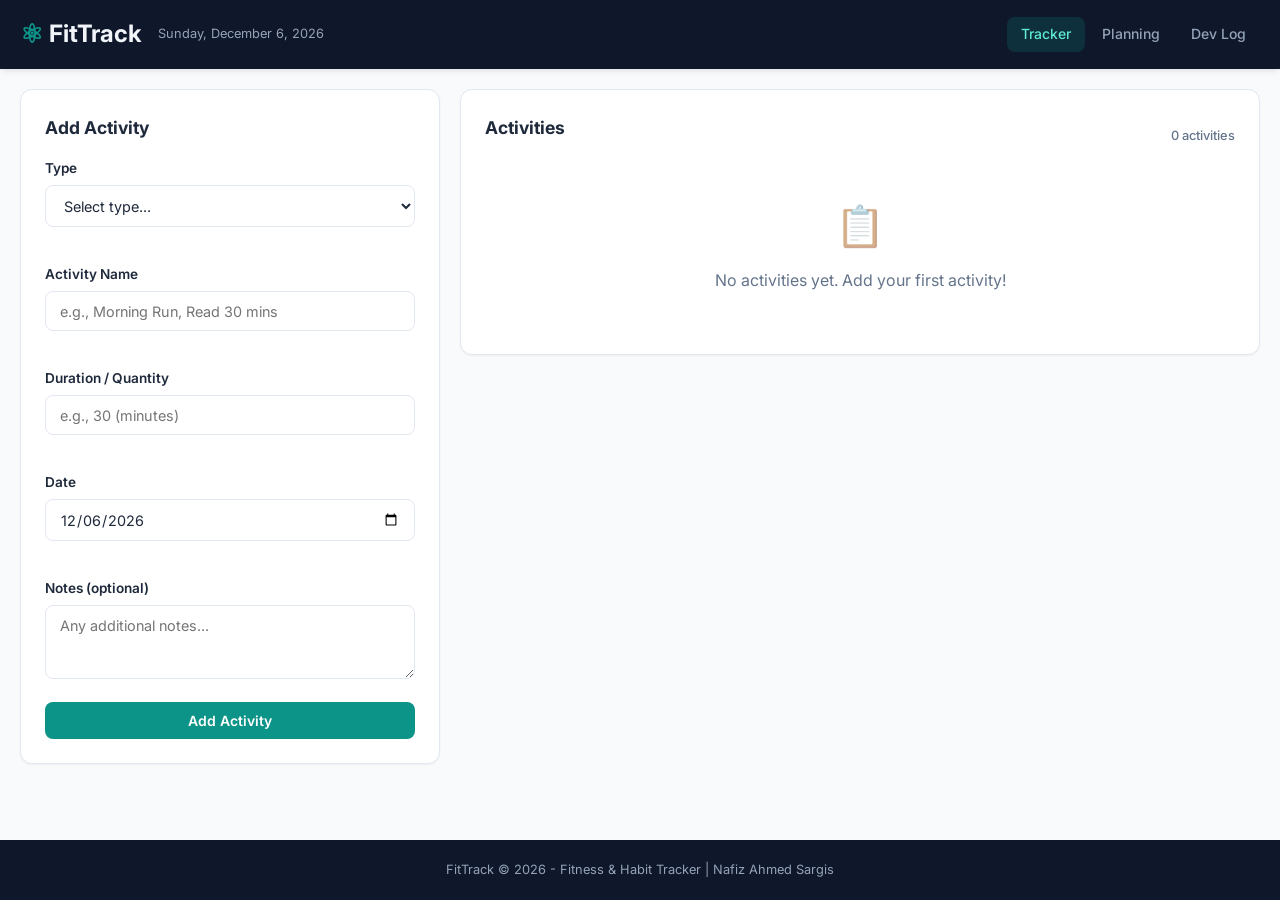
==== index.html @ 2d3fb450 "Phase 4: add edit mode and update activities" ====
<!doctype html>
<html lang="en">
  <head>
    <meta charset="UTF-8" />
    <meta name="viewport" content="width=device-width, initial-scale=1.0" />

    <title>FitTrack - Fitness & Habit Tracker</title>

    <!-- Typography choice: Inter is readable and looks modern for dashboards -->
    <link rel="preconnect" href="https://fonts.googleapis.com" />
    <link rel="preconnect" href="https://fonts.gstatic.com" crossorigin />
    <link
      href="https://fonts.googleapis.com/css2?family=Inter:wght@400;500;600;700&display=swap"
      rel="stylesheet"
    />

    <link rel="stylesheet" href="./css/styles.css" />
  </head>

  <body>
    <!-- Header is sticky so users can switch pages quickly while scrolling -->
    <header class="app-header">
      <div class="header-content">
        <div class="header-left">
          <h1 class="app-title">
            <span class="title-icon">&#9883;</span> FitTrack
          </h1>

          <p class="current-date" id="currentDate"></p>
        </div>

        <nav class="header-nav">
          <a href="./index.html" class="nav-link active">Tracker</a>
          <a href="./planning.html" class="nav-link">Planning</a>
          <a href="./devlog.html" class="nav-link">Dev Log</a>
        </nav>
      </div>
    </header>

    <main class="main-content">
      <!-- Layout: left = create + motivation, right = discover + manage -->
      <div class="content-grid">
        <div class="left-column">
          <section class="card form-card">
            <h2 class="card-title" id="formTitle">Add Activity</h2>

            <!-- novalidate = I handle validation myself in JS -->
            <form id="activityForm" novalidate>
              <!-- Activity Type -->
              <input type="hidden" id="editId" value="" />
              <div class="form-group">
                <label for="activityType">Type</label>
                <select id="activityType" required>
                  <option value="">Select type...</option>
                  <option value="workout">Workout</option>
                  <option value="habit">Habit</option>
                </select>
                <!-- Error message shown in JS -->
                <span class="error-message" id="typeError"></span>
              </div>

              <!-- Activity Name -->
              <div class="form-group">
                <label for="activityName">Activity Name</label>
                <input
                  type="text"
                  id="activityName"
                  placeholder="e.g., Morning Run, Read 30 mins"
                  required
                />
                <span class="error-message" id="nameError"></span>
              </div>

              <!-- Duration / Quantity -->
              <div class="form-group">
                <label for="activityDuration">Duration / Quantity</label>
                <input
                  type="number"
                  id="activityDuration"
                  placeholder="e.g., 30 (minutes)"
                  min="1"
                  required
                />
                <span class="error-message" id="durationError"></span>
              </div>

              <!-- Date -->
              <div class="form-group">
                <label for="activityDate">Date</label>
                <input type="date" id="activityDate" required />
                <span class="error-message" id="dateError"></span>
              </div>

              <!-- Notes -->
              <div class="form-group">
                <label for="activityNotes">Notes (optional)</label>
                <textarea
                  id="activityNotes"
                  rows="3"
                  placeholder="Any additional notes..."
                ></textarea>
              </div>

              <!-- Submit -->
              <div class="form-actions">
                <button type="submit" class="btn btn-primary" id="submitBtn">
                  Add Activity
                </button>
                <!--cancel appears only while editing -->
                <button
                  type="button"
                  class="btn btn-secondary"
                  id="cancelBtn"
                  style="display: none"
                >
                  Cancel
                </button>
              </div>

              <!-- Success message shown after add -->
              <div
                class="success-message"
                id="successMessage"
                style="display: none"
              ></div>
            </form>
          </section>
        </div>

        <!-- Right column: list -->
        <div class="right-column">
          <section class="card activities-card">
            <div class="activities-header">
              <h2 class="card-title">Activities</h2>

              <!-- I update this count in JS -->
              <span class="activity-count" id="activityCount"
                >0 activities</span
              >
            </div>

            <!-- This container is filled by JS -->
            <div class="activities-list" id="activitiesList">
              <!-- Default empty state -->
              <div class="empty-state" id="emptyState">
                <span class="empty-icon">&#128203;</span>
                <p>No activities yet. Add your first activity!</p>
              </div>
            </div>
          </section>
        </div>
      </div>
    </main>

    <footer class="app-footer">
      <p>FitTrack &copy; 2026 - Fitness & Habit Tracker | Nafiz Ahmed Sargis</p>
    </footer>

    <script type="module" src="./js/app.js"></script>
  </body>
</html>
---- css/styles.css ----
/* ==========================================================
   FitTrack (Phase 1)
   - I’m starting with a clean base UI: header + form + list
   - Later phases will add more styling (stats, filters, goals…)

   FitTrack - Phase 2 Styles
   I am still keeping CSS simple because I want functionality
   first. Phase 2 adds styles for:
   - Delete button on activity cards
   - Card header layout (title on left, actions on right)

   FitTrack - Phase 4 Styles
   Phase 4 adds:
   - Edit button on activity cards
   - Secondary button (Cancel)
   - Card action button row feels more "app-like"
   ========================================================== */

/* Design variables (easy to change colors in one place) */
:root {
  --color-bg: #f8fafc;
  --color-card: #ffffff;
  --color-header: #0f172a;
  --color-header-text: #f1f5f9;
  --color-text: #1e293b;
  --color-text-secondary: #64748b;
  --color-border: #e2e8f0;

  --color-primary: #0d9488;

  /* Phase 2: delete button colors */
  --color-danger: #ef4444;
  --color-danger-hover: #dc2626;

  /* Phase 4: a neutral secondary button */
  --color-secondary: #e2e8f0;
  --color-secondary-hover: #cbd5e1;

  --shadow-sm: 0 1px 2px rgba(0, 0, 0, 0.05);
  --shadow-md:
    0 4px 6px -1px rgba(0, 0, 0, 0.07), 0 2px 4px -2px rgba(0, 0, 0, 0.05);

  --radius: 12px;
  --radius-sm: 8px;

  --font-family:
    "Inter", -apple-system, BlinkMacSystemFont, "Segoe UI", sans-serif;
}

/* Simple reset so spacing is consistent in all browsers */
*,
*::before,
*::after {
  box-sizing: border-box;
  margin: 0;
  padding: 0;
}

/* Overall page layout: header + main + footer */
body {
  font-family: var(--font-family);
  background: var(--color-bg);
  color: var(--color-text);
  line-height: 1.6;

  /* flex column lets footer sit at bottom when page is short */
  min-height: 100vh;
  display: flex;
  flex-direction: column;
}

/* Header stays visible while scrolling (nice app feeling) */
.app-header {
  background: var(--color-header);
  color: var(--color-header-text);
  padding: 0 1.25rem;
  position: sticky;
  top: 0;
  z-index: 100;
  box-shadow: var(--shadow-md);
}

.header-content {
  max-width: 1280px;
  margin: 0 auto;
  padding: 0.875rem 0;

  display: flex;
  align-items: center;
  justify-content: space-between;
  flex-wrap: wrap;
  gap: 0.5rem;
}

.header-left {
  display: flex;
  align-items: center;
  gap: 1rem;
}

.app-title {
  font-size: 1.5rem;
  font-weight: 700;
  display: inline-flex;
  align-items: center;
  gap: 0.35rem;
}

.title-icon {
  font-size: 1.6rem;
  color: var(--color-primary);
}

.current-date {
  font-size: 0.8rem;
  color: #94a3b8;
}

.header-nav {
  display: flex;
  gap: 0.25rem;
}

.nav-link {
  color: #94a3b8;
  text-decoration: none;
  padding: 0.4rem 0.85rem;
  border-radius: var(--radius-sm);
  font-size: 0.875rem;
  font-weight: 500;
}

.nav-link.active {
  background: rgba(13, 148, 136, 0.2);
  color: #5eead4;
}

/* Main area centers content and adds padding */
.main-content {
  max-width: 1280px;
  margin: 0 auto;
  padding: 1.25rem;
  width: 100%;
  flex: 1; /* pushes footer down */
}

/* Mobile-first: stack columns */
.content-grid {
  display: flex;
  flex-direction: column;
  gap: 1.25rem;
}

/* Card is the main UI pattern in this app */
.card {
  background: var(--color-card);
  border-radius: var(--radius);
  padding: 1.5rem;
  box-shadow: var(--shadow-sm);
  border: 1px solid var(--color-border);
}

.card-title {
  font-size: 1.1rem;
  font-weight: 700;
  margin-bottom: 1rem;
}

/* Form styles */
.form-group {
  margin-bottom: 1rem;
}

.form-group label {
  display: block;
  font-size: 0.85rem;
  font-weight: 600;
  margin-bottom: 0.35rem;
}

.form-group input,
.form-group select,
.form-group textarea {
  width: 100%;
  padding: 0.65rem 0.85rem;
  border: 1.5px solid var(--color-border);
  border-radius: var(--radius-sm);
  font-family: var(--font-family);
  font-size: 0.9rem;
  background: var(--color-card);
  color: var(--color-text);
}

.form-group textarea {
  resize: vertical; /* user can expand notes */
  min-height: 70px;
}

/* I keep a reserved space so layout doesn't jump when showing errors */
.error-message {
  display: block;
  font-size: 0.78rem;
  color: var(--color-danger);
  margin-top: 0.3rem;
  min-height: 1rem;
}

.success-message {
  background: #d1fae5;
  color: #065f46;
  padding: 0.65rem 1rem;
  border-radius: var(--radius-sm);
  font-size: 0.85rem;
  margin-top: 0.75rem;
  font-weight: 500;
  text-align: center;
}

/* Button styles (basic for now, will get nicer later) */
.btn {
  display: inline-flex;
  align-items: center;
  justify-content: center;
  padding: 0.6rem 1.25rem;
  border: none;
  border-radius: var(--radius-sm);
  font-family: var(--font-family);
  font-size: 0.875rem;
  font-weight: 600;
  cursor: pointer;
}

.btn-primary {
  background: var(--color-primary);
  color: white;
}

/* Phase 2: delete button */
.btn-danger {
  background: var(--color-danger);
  color: white;
}
.btn-danger:hover {
  background: var(--color-danger-hover);
}

/* Small buttons that sit inside cards */
/* cancel button */
.btn-secondary {
  background: var(--color-secondary);
  color: var(--color-text);
}
.btn-secondary:hover {
  background: var(--color-secondary-hover);
}
.btn-icon {
  padding: 0.4rem 0.55rem;
  font-size: 0.85rem;
  border-radius: 6px;
}

.form-actions {
  display: flex;
  gap: 0.75rem;
}
.form-actions .btn {
  flex: 1;
}

/* Activities list */
.activities-header {
  display: flex;
  align-items: center;
  justify-content: space-between;
}

.activity-count {
  font-size: 0.8rem;
  color: var(--color-text-secondary);
  font-weight: 500;
}

.activities-list {
  display: flex;
  flex-direction: column;
  gap: 0.65rem;
}

.activity-card {
  border: 1px solid var(--color-border);
  border-radius: var(--radius-sm);
  padding: 1rem 1.1rem;
  background: var(--color-bg);
}

/* Phase 2: header row inside the card */
.activity-card-header {
  display: flex;
  justify-content: space-between;
  align-items: flex-start;
  gap: 0.75rem;
}

.activity-card-title {
  font-weight: 600;
  font-size: 0.95rem;
}

.activity-card-actions {
  display: flex;
  gap: 0.4rem;
  flex-shrink: 0;
}

.activity-card-details {
  margin-top: 0.35rem;
  display: flex;
  flex-wrap: wrap;
  gap: 0.85rem;
  font-size: 0.82rem;
  color: var(--color-text-secondary);
}

/* Empty state helps user understand what to do */
.empty-state {
  text-align: center;
  padding: 2.25rem 1rem;
  color: var(--color-text-secondary);
}

.empty-icon {
  font-size: 2.5rem;
  display: block;
  margin-bottom: 0.65rem;
  opacity: 0.6;
}

/* Docs page layout (planning + devlog) */
.docs-content {
  max-width: 820px;
}

.doc-container {
  background: var(--color-card);
  border-radius: var(--radius);
  padding: 2rem;
  box-shadow: var(--shadow-sm);
  border: 1px solid var(--color-border);
}

.doc-title {
  font-size: 1.6rem;
  font-weight: 700;
  margin-bottom: 1.75rem;
  padding-bottom: 0.75rem;
  border-bottom: 2px solid var(--color-border);
}

.doc-section {
  margin-bottom: 2rem;
}

.log-entry {
  background: var(--color-bg);
  border-radius: var(--radius-sm);
  padding: 1.25rem;
  border: 1px solid var(--color-border);
}

.log-date {
  display: inline-block;
  background: var(--color-primary);
  color: white;
  padding: 0.15rem 0.65rem;
  border-radius: 20px;
  font-size: 0.75rem;
  font-weight: 600;
  margin-bottom: 0.65rem;
}

/* Footer matches header (simple app frame) */
.app-footer {
  background: var(--color-header);
  color: #94a3b8;
  text-align: center;
  padding: 1.25rem;
  font-size: 0.8rem;
  margin-top: 2rem;
}

/* Desktop: switch into two columns */
@media (min-width: 900px) {
  .content-grid {
    flex-direction: row;
  }

  .left-column {
    flex: 0 0 420px;
  }

  .right-column {
    flex: 1;
  }
}
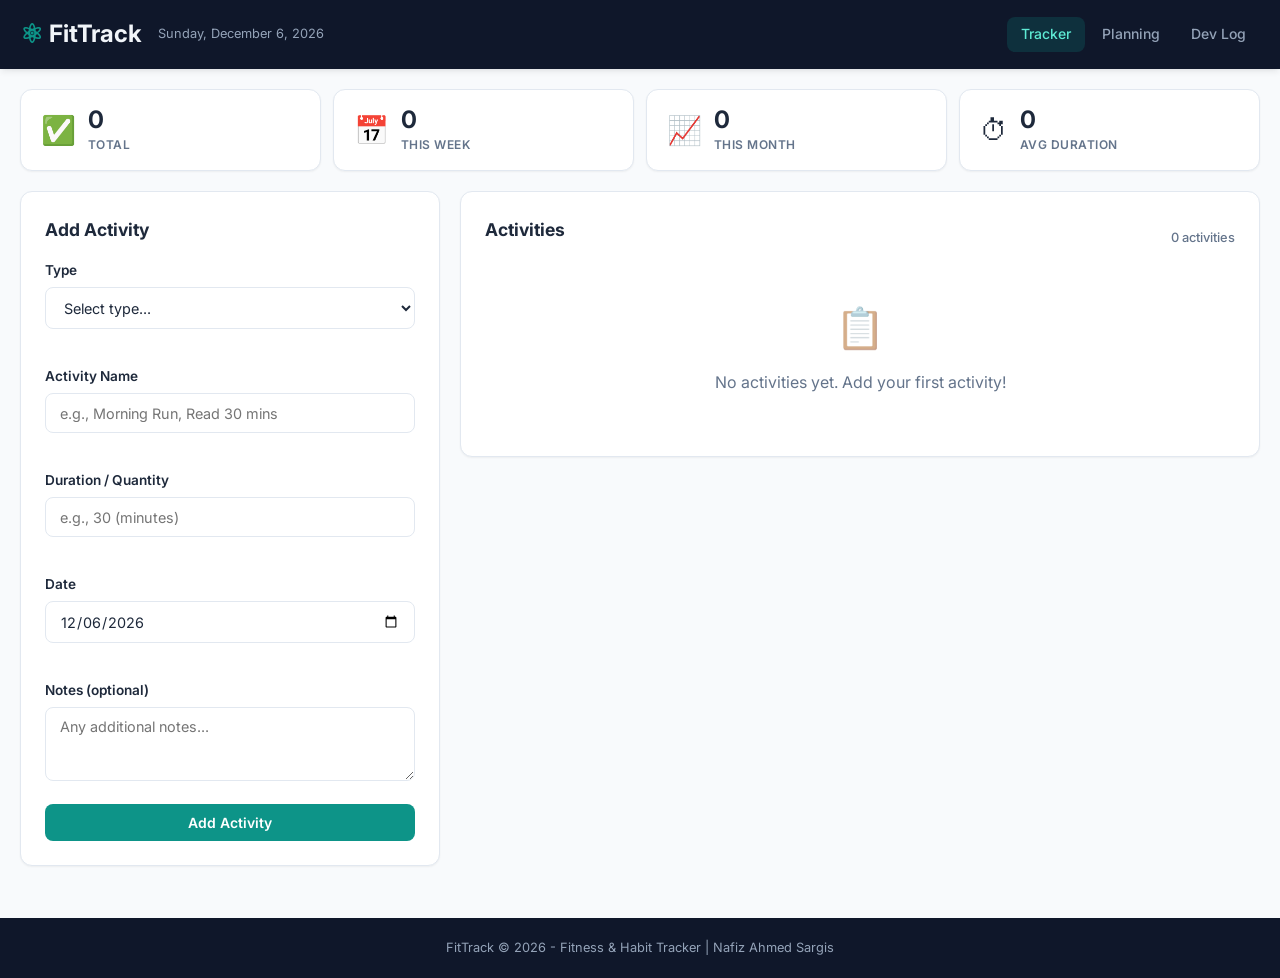
==== commit cf064b6f: "Phase 5: add statistics calculations and quick stats bar" ====
--- a/index.html
+++ b/index.html
@@ -36,9 +36,43 @@
         </nav>
       </div>
     </header>
+    <!-- Layout: left = create + motivation, right = discover + manage -->
+    <main class="main-content">
+      <!-- quick stats bar -->
+      <section class="stats-bar" id="statsBar">
+        <div class="stats-item">
+          <span class="stats-icon">&#9989;</span>
+          <div class="stats-info">
+            <span class="stats-number" id="statTotal">0</span>
+            <span class="stats-label">Total</span>
+          </div>
+        </div>
 
-    <main class="main-content">
-      <!-- Layout: left = create + motivation, right = discover + manage -->
+        <div class="stats-item">
+          <span class="stats-icon">&#128197;</span>
+          <div class="stats-info">
+            <span class="stats-number" id="statWeekly">0</span>
+            <span class="stats-label">This Week</span>
+          </div>
+        </div>
+
+        <div class="stats-item">
+          <span class="stats-icon">&#128200;</span>
+          <div class="stats-info">
+            <span class="stats-number" id="statMonthly">0</span>
+            <span class="stats-label">This Month</span>
+          </div>
+        </div>
+
+        <div class="stats-item">
+          <span class="stats-icon">&#9201;</span>
+          <div class="stats-info">
+            <span class="stats-number" id="statAvgDuration">0</span>
+            <span class="stats-label">Avg Duration</span>
+          </div>
+        </div>
+      </section>
+
       <div class="content-grid">
         <div class="left-column">
           <section class="card form-card">
--- a/css/styles.css
+++ b/css/styles.css
@@ -14,6 +14,10 @@
    - Edit button on activity cards
    - Secondary button (Cancel)
    - Card action button row feels more "app-like"
+
+   FitTrack - Phase 5 Styles
+   Phase 5 adds:
+   - A quick stats bar (Total/Week/Month/Avg Duration)
    ========================================================== */
 
 /* Design variables (easy to change colors in one place) */
@@ -144,6 +148,50 @@
   flex: 1; /* pushes footer down */
 }
 
+/* Phase 5: stats bar */
+.stats-bar {
+  display: grid;
+  grid-template-columns: repeat(2, 1fr);
+  gap: 0.75rem;
+  margin-bottom: 1.25rem;
+}
+
+.stats-item {
+  background: var(--color-card);
+  border-radius: var(--radius);
+  padding: 1rem 1.25rem;
+  display: flex;
+  align-items: center;
+  gap: 0.75rem;
+  box-shadow: var(--shadow-sm);
+  border: 1px solid var(--color-border);
+}
+
+.stats-icon {
+  font-size: 1.75rem;
+  line-height: 1;
+}
+
+.stats-info {
+  display: flex;
+  flex-direction: column;
+}
+
+.stats-number {
+  font-size: 1.5rem;
+  font-weight: 700;
+  line-height: 1.2;
+  color: var(--color-text);
+}
+
+.stats-label {
+  font-size: 0.75rem;
+  color: var(--color-text-secondary);
+  font-weight: 600;
+  text-transform: uppercase;
+  letter-spacing: 0.04em;
+}
+
 /* Mobile-first: stack columns */
 .content-grid {
   display: flex;
@@ -389,6 +437,13 @@
 }
 
 /* Desktop: switch into two columns */
+@media (min-width: 640px) {
+  /* Stats bar becomes 4 columns on tablet+ */
+  .stats-bar {
+    grid-template-columns: repeat(4, 1fr);
+  }
+}
+
 @media (min-width: 900px) {
   .content-grid {
     flex-direction: row;
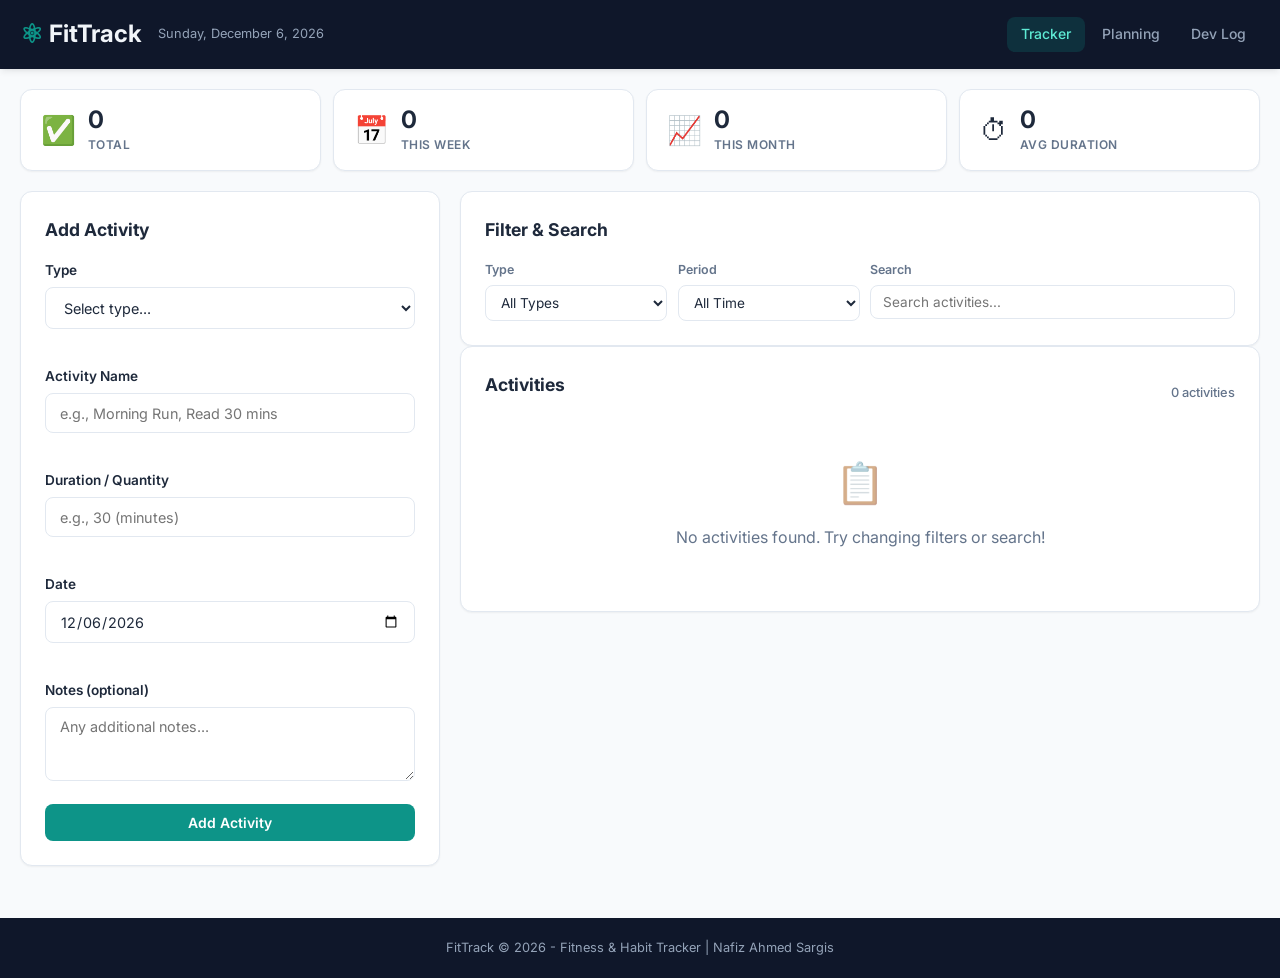
==== commit 5f2a66a3: "Phase 6: add filter controls and real-time search" ====
--- a/index.html
+++ b/index.html
@@ -163,6 +163,39 @@
 
         <!-- Right column: list -->
         <div class="right-column">
+          <!-- Filter -->
+          <section class="card filter-card">
+            <h2 class="card-title">Filter & Search</h2>
+            <div class="filter-controls">
+              <div class="filter-group">
+                <label for="filterType">Type</label>
+                <select id="filterType">
+                  <option value="all">All Types</option>
+                  <option value="workout">Workouts</option>
+                  <option value="habit">Habits</option>
+                </select>
+              </div>
+
+              <div class="filter-group">
+                <label for="filterDate">Period</label>
+                <select id="filterDate">
+                  <option value="all">All Time</option>
+                  <option value="week">This Week</option>
+                  <option value="month">This Month</option>
+                </select>
+              </div>
+
+              <!-- search -->
+              <div class="filter-group filter-search">
+                <label for="searchInput">Search</label>
+                <input
+                  type="search"
+                  id="searchInput"
+                  placeholder="Search activities..."
+                />
+              </div>
+            </div>
+          </section>
           <section class="card activities-card">
             <div class="activities-header">
               <h2 class="card-title">Activities</h2>
--- a/css/styles.css
+++ b/css/styles.css
@@ -18,6 +18,10 @@
    FitTrack - Phase 5 Styles
    Phase 5 adds:
    - A quick stats bar (Total/Week/Month/Avg Duration)
+
+   FitTrack - Phase 6 Styles
+   Phase 6 adds:
+   - Filter/Search card styling (select inputs + search box)
    ========================================================== */
 
 /* Design variables (easy to change colors in one place) */
@@ -315,6 +319,46 @@
   flex: 1;
 }
 
+/* Phase 6: Filter/Search card */
+.filter-controls {
+  display: flex;
+  flex-wrap: wrap;
+  gap: 0.65rem;
+}
+
+/* Each filter group is a mini block: label + input */
+.filter-group {
+  flex: 1;
+  min-width: 120px;
+}
+
+.filter-group label {
+  display: block;
+  font-size: 0.78rem;
+  font-weight: 600;
+  margin-bottom: 0.3rem;
+  color: var(--color-text-secondary);
+}
+
+/* Inputs inside filter area: slightly smaller padding */
+.filter-group select,
+.filter-group input {
+  width: 100%;
+  padding: 0.5rem 0.7rem;
+  border: 1.5px solid var(--color-border);
+  border-radius: var(--radius-sm);
+  font-family: var(--font-family);
+  font-size: 0.85rem;
+  color: var(--color-text);
+  background: var(--color-card);
+}
+
+/* Search takes more width */
+.filter-search {
+  flex: 2;
+  min-width: 180px;
+}
+
 /* Activities list */
 .activities-header {
   display: flex;
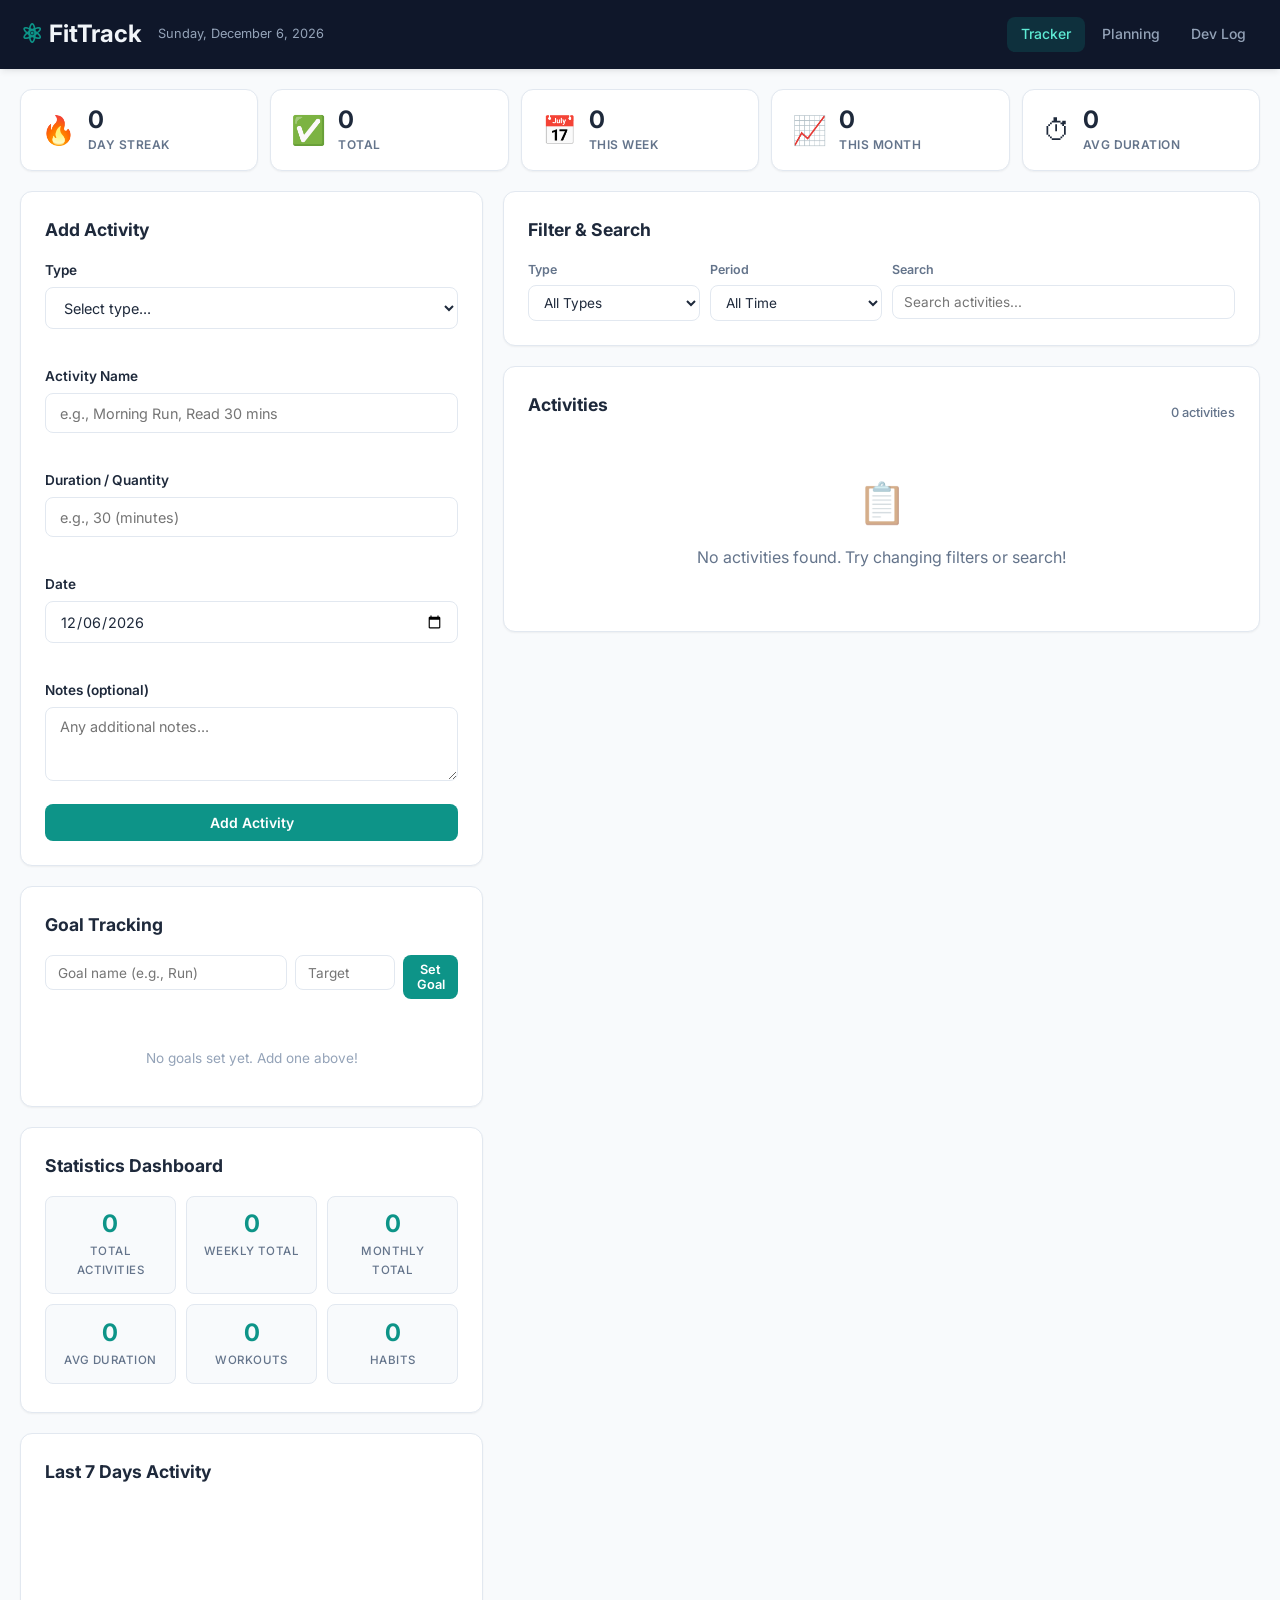
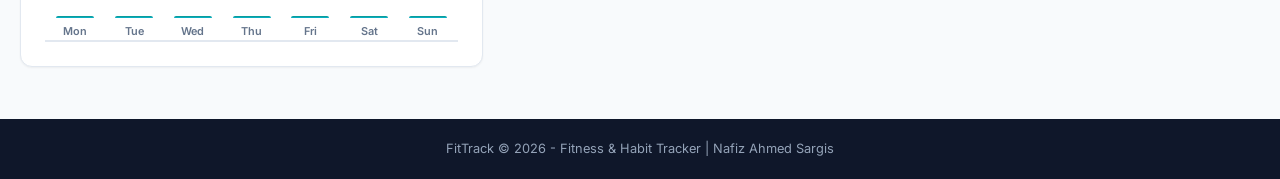
==== commit a88c4c8e: "Phase 8: add weekly chart & statistics dashboard" ====
--- a/index.html
+++ b/index.html
@@ -38,8 +38,16 @@
     </header>
     <!-- Layout: left = create + motivation, right = discover + manage -->
     <main class="main-content">
-      <!-- quick stats bar -->
+      <!-- Streak + quick stats bar -->
       <section class="stats-bar" id="statsBar">
+        <div class="stats-item">
+          <span class="stats-icon">&#128293;</span>
+          <div class="stats-info">
+            <span class="stats-number" id="statStreak">0</span>
+            <span class="stats-label">Day Streak</span>
+          </div>
+        </div>
+
         <div class="stats-item">
           <span class="stats-icon">&#9989;</span>
           <div class="stats-info">
@@ -159,6 +167,76 @@
               ></div>
             </form>
           </section>
+
+          <!-- Goals -->
+          <section class="card goals-card">
+            <h2 class="card-title">Goal Tracking</h2>
+
+            <form id="goalForm" class="goal-form">
+              <!-- Simple inline row because it's a small form -->
+              <div class="form-row">
+                <input
+                  type="text"
+                  id="goalName"
+                  placeholder="Goal name (e.g., Run)"
+                  required
+                />
+                <input
+                  type="number"
+                  id="goalTarget"
+                  placeholder="Target"
+                  min="1"
+                  required
+                />
+                <button type="submit" class="btn btn-primary btn-small">
+                  Set Goal
+                </button>
+              </div>
+
+              <span class="error-message" id="goalError"></span>
+            </form>
+
+            <!-- JS renders goal items here -->
+            <div class="goals-list" id="goalsList"></div>
+          </section>
+
+          <!-- Statistics Dashboard -->
+          <section class="card stats-dashboard-card">
+            <h2 class="card-title">Statistics Dashboard</h2>
+
+            <div class="stats-grid">
+              <div class="stat-box">
+                <span class="stat-value" id="dashTotal">0</span>
+                <span class="stat-label">Total Activities</span>
+              </div>
+              <div class="stat-box">
+                <span class="stat-value" id="dashWeekly">0</span>
+                <span class="stat-label">Weekly Total</span>
+              </div>
+              <div class="stat-box">
+                <span class="stat-value" id="dashMonthly">0</span>
+                <span class="stat-label">Monthly Total</span>
+              </div>
+              <div class="stat-box">
+                <span class="stat-value" id="dashAvgDuration">0</span>
+                <span class="stat-label">Avg Duration</span>
+              </div>
+              <div class="stat-box">
+                <span class="stat-value" id="dashWorkouts">0</span>
+                <span class="stat-label">Workouts</span>
+              </div>
+              <div class="stat-box">
+                <span class="stat-value" id="dashHabits">0</span>
+                <span class="stat-label">Habits</span>
+              </div>
+            </div>
+          </section>
+
+          <!-- Weekly chart -->
+          <section class="card chart-card">
+            <h2 class="card-title">Last 7 Days Activity</h2>
+            <div class="bar-chart" id="weeklyChart"></div>
+          </section>
         </div>
 
         <!-- Right column: list -->
--- a/css/styles.css
+++ b/css/styles.css
@@ -22,6 +22,17 @@
    FitTrack - Phase 6 Styles
    Phase 6 adds:
    - Filter/Search card styling (select inputs + search box)
+
+   FitTrack - Phase 7 Styles
+   Phase 7 adds:
+   - Goal card styling + progress bars
+   - Streak tile added to the stats bar
+
+   FitTrack - Phase 8 Styles
+   Phase 8 adds:
+   - Weekly bar chart 
+   - Statistics Dashboard grid layout
+
    ========================================================== */
 
 /* Design variables (easy to change colors in one place) */
@@ -43,10 +54,17 @@
   /* Phase 4: a neutral secondary button */
   --color-secondary: #e2e8f0;
   --color-secondary-hover: #cbd5e1;
+  --color-success: #10b981;
+
+  /* Phase 8: type colors for chart/visuals */
+  --color-workout: #0d9488;
+  --color-habit: #7c3aed;
 
   --shadow-sm: 0 1px 2px rgba(0, 0, 0, 0.05);
   --shadow-md:
     0 4px 6px -1px rgba(0, 0, 0, 0.07), 0 2px 4px -2px rgba(0, 0, 0, 0.05);
+  --shadow-lg:
+    0 10px 15px -3px rgba(0, 0, 0, 0.08), 0 4px 6px -4px rgba(0, 0, 0, 0.05);
 
   --radius: 12px;
   --radius-sm: 8px;
@@ -155,7 +173,8 @@
 /* Phase 5: stats bar */
 .stats-bar {
   display: grid;
-  grid-template-columns: repeat(2, 1fr);
+  /* stats bar now wraps naturally on small screens */
+  grid-template-columns: repeat(auto-fit, minmax(150px, 1fr));
   gap: 0.75rem;
   margin-bottom: 1.25rem;
 }
@@ -296,6 +315,11 @@
   background: var(--color-danger-hover);
 }
 
+.btn-small {
+  padding: 0.45rem 0.85rem;
+  font-size: 0.8rem;
+}
+
 /* Small buttons that sit inside cards */
 /* cancel button */
 .btn-secondary {
@@ -317,6 +341,93 @@
 }
 .form-actions .btn {
   flex: 1;
+}
+
+/* Goal form row */
+.goal-form {
+  margin-bottom: 1rem;
+}
+
+.form-row {
+  display: flex;
+  gap: 0.5rem;
+  align-items: flex-start;
+}
+
+.form-row input {
+  flex: 1;
+  padding: 0.55rem 0.75rem;
+  border: 1.5px solid var(--color-border);
+  border-radius: var(--radius-sm);
+  font-family: var(--font-family);
+  font-size: 0.85rem;
+  color: var(--color-text);
+  background: var(--color-card);
+}
+
+.form-row input[type="number"] {
+  max-width: 100px;
+}
+
+/* Goal item */
+.goal-item {
+  padding: 0.85rem;
+  border: 1px solid var(--color-border);
+  border-radius: var(--radius-sm);
+  margin-bottom: 0.65rem;
+  background: var(--color-bg);
+}
+
+.goal-header {
+  display: flex;
+  justify-content: space-between;
+  align-items: center;
+  margin-bottom: 0.5rem;
+}
+
+.goal-name {
+  font-weight: 600;
+  font-size: 0.88rem;
+}
+
+.goal-progress-text {
+  font-size: 0.78rem;
+  color: var(--color-text-secondary);
+  font-weight: 600;
+}
+
+/* Progress bar */
+.progress-bar-container {
+  background: var(--color-border);
+  border-radius: 20px;
+  height: 10px;
+  overflow: hidden;
+}
+
+.progress-bar {
+  height: 100%;
+  border-radius: 20px;
+  background: linear-gradient(90deg, var(--color-primary), #14b8a6);
+  transition: width 0.3s ease;
+}
+
+.progress-bar.complete {
+  background: linear-gradient(90deg, var(--color-success), #34d399);
+}
+
+.goal-delete {
+  background: none;
+  border: none;
+  color: var(--color-text-secondary);
+  cursor: pointer;
+  font-size: 1.1rem;
+  padding: 0.1rem 0.3rem;
+  border-radius: 4px;
+  line-height: 1;
+}
+
+.goal-delete:hover {
+  color: var(--color-danger);
 }
 
 /* Phase 6: Filter/Search card */
@@ -425,6 +536,93 @@
   display: block;
   margin-bottom: 0.65rem;
   opacity: 0.6;
+}
+/* ==========================================================
+   STATISTICS DASHBOARD (Phase 8 addition)
+   ========================================================== */
+.stats-grid {
+  display: grid;
+  grid-template-columns: repeat(2, 1fr);
+  gap: 0.65rem;
+  margin-bottom: 0.25rem;
+}
+
+.stat-box {
+  background: var(--color-bg);
+  border-radius: var(--radius-sm);
+  padding: 0.85rem;
+  text-align: center;
+  border: 1px solid var(--color-border);
+}
+
+.stat-value {
+  display: block;
+  font-size: 1.5rem;
+  font-weight: 700;
+  color: var(--color-primary);
+  line-height: 1.2;
+}
+
+.stat-label {
+  display: block;
+  font-size: 0.72rem;
+  color: var(--color-text-secondary);
+  text-transform: uppercase;
+  letter-spacing: 0.04em;
+  font-weight: 500;
+  margin-top: 0.2rem;
+}
+
+/* Phase 8: Weekly bar chart */
+.bar-chart {
+  display: flex;
+  align-items: flex-end;
+  gap: 0.4rem;
+  height: 140px;
+  padding: 0 0.25rem;
+  border-bottom: 2px solid var(--color-border);
+}
+
+.bar-column {
+  flex: 1;
+  display: flex;
+  flex-direction: column;
+  align-items: center;
+  gap: 0.3rem;
+  height: 100%;
+  justify-content: flex-end;
+}
+
+.bar {
+  width: 100%;
+  max-width: 38px;
+  border-radius: 4px 4px 0 0;
+  transition: height 0.4s ease;
+  min-height: 2px;
+}
+
+.bar.workout-bar {
+  background: linear-gradient(180deg, var(--color-workout), #14b8a6);
+}
+
+.bar.habit-bar {
+  background: linear-gradient(180deg, var(--color-habit), #a78bfa);
+}
+
+.bar.mixed-bar {
+  background: linear-gradient(180deg, var(--color-primary), #06b6d4);
+}
+
+.bar-label {
+  font-size: 0.68rem;
+  color: var(--color-text-secondary);
+  font-weight: 600;
+}
+
+.bar-value {
+  font-size: 0.68rem;
+  color: var(--color-text);
+  font-weight: 700;
 }
 
 /* Docs page layout (planning + devlog) */
@@ -480,11 +678,19 @@
   margin-top: 2rem;
 }
 
+@media (min-width: 640px) {
+}
+
 /* Desktop: switch into two columns */
 @media (min-width: 640px) {
   /* Stats bar becomes 4 columns on tablet+ */
   .stats-bar {
-    grid-template-columns: repeat(4, 1fr);
+    grid-template-columns: repeat(auto-fit, minmax(180px, 1fr));
+  }
+
+  /* Stats grid becomes 3 columns */
+  .stats-grid {
+    grid-template-columns: repeat(3, 1fr);
   }
 }
 
@@ -495,9 +701,15 @@
 
   .left-column {
     flex: 0 0 420px;
+    display: flex;
+    flex-direction: column;
+    gap: 1.25rem;
   }
 
   .right-column {
     flex: 1;
+    display: flex;
+    flex-direction: column;
+    gap: 1.25rem;
   }
 }
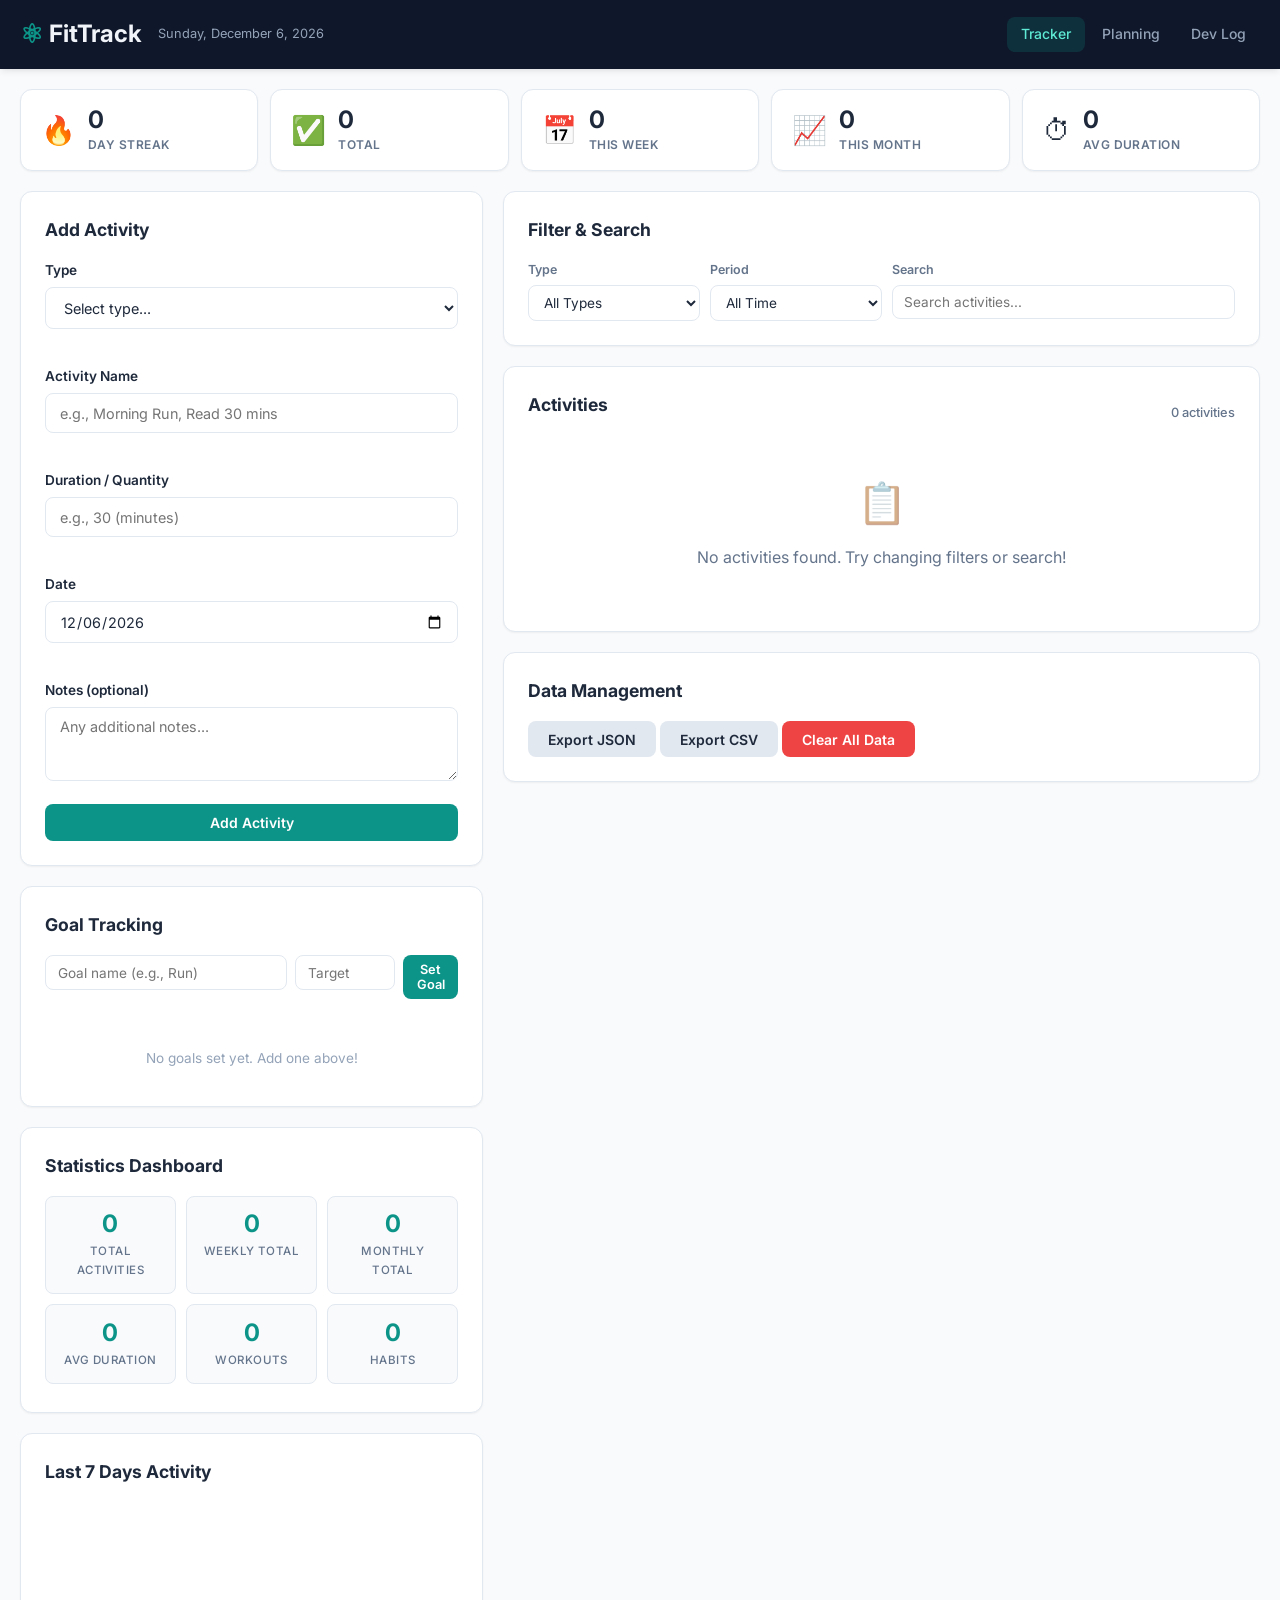
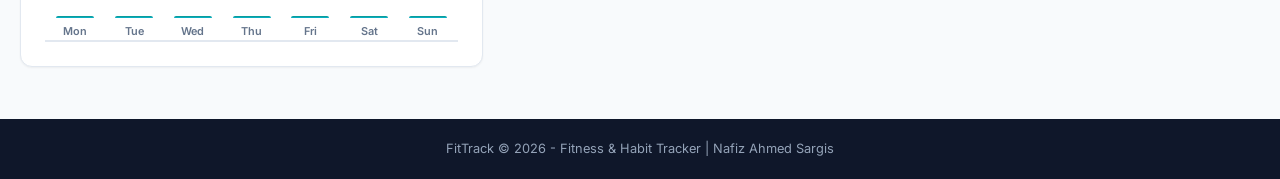
==== commit f7ee4174: "add favicon" ====
--- a/index.html
+++ b/index.html
@@ -13,6 +13,7 @@
       href="https://fonts.googleapis.com/css2?family=Inter:wght@400;500;600;700&display=swap"
       rel="stylesheet"
     />
+    <link rel="icon" type="image/png" href="images/favicon.ico">
 
     <link rel="stylesheet" href="./css/styles.css" />
   </head>
@@ -293,9 +294,36 @@
               </div>
             </div>
           </section>
+
+          <!-- Data tools -->
+          <section class="card data-card">
+            <h2 class="card-title">Data Management</h2>
+            <div class="data-actions">
+              <button class="btn btn-secondary" id="exportJsonBtn">
+                Export JSON
+              </button>
+              <button class="btn btn-secondary" id="exportCsvBtn">
+                Export CSV
+              </button>
+              <button class="btn btn-danger" id="clearAllBtn">
+                Clear All Data
+              </button>
+            </div>
+          </section>
         </div>
       </div>
     </main>
+
+    <!-- confirmation modal for destructive actions -->
+    <div class="modal-overlay" id="confirmModal" style="display: none">
+      <div class="modal">
+        <p class="modal-message" id="modalMessage">Are you sure?</p>
+        <div class="modal-actions">
+          <button class="btn btn-danger" id="modalConfirm">Confirm</button>
+          <button class="btn btn-secondary" id="modalCancel">Cancel</button>
+        </div>
+      </div>
+    </div>
 
     <footer class="app-footer">
       <p>FitTrack &copy; 2026 - Fitness & Habit Tracker | Nafiz Ahmed Sargis</p>
